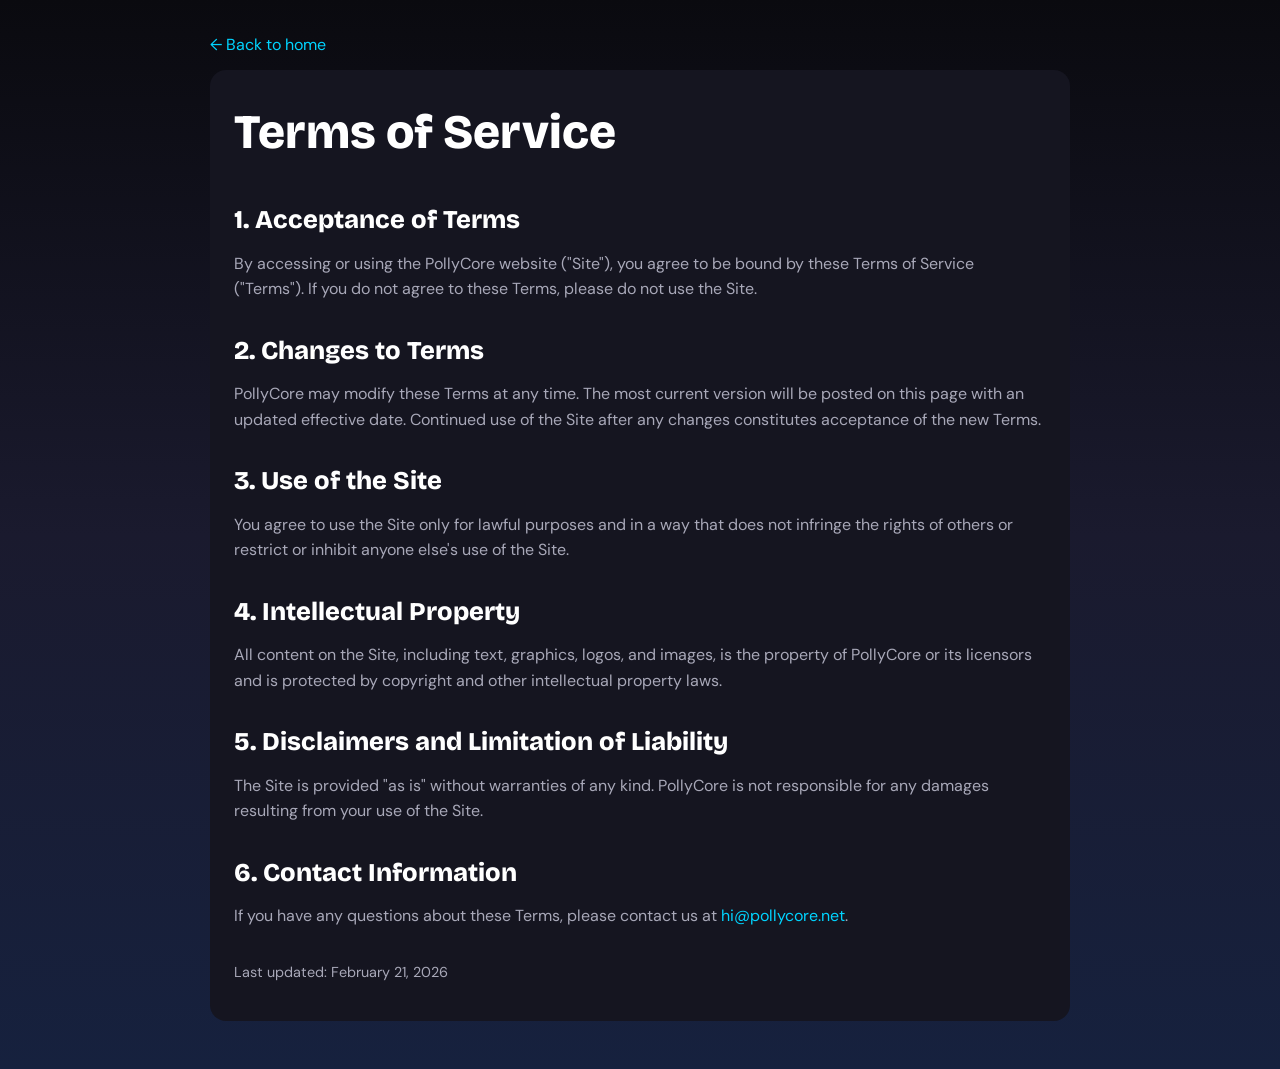
==== terms.html @ 76941278 "Remove GA consent popup and add terms-based auto consent" ====
<!DOCTYPE html>
<html lang="en">
<head>
    <script src="/scripts/analytics.js"></script>
    <meta charset="UTF-8">
    <meta name="viewport" content="width=device-width, initial-scale=1.0">
    <title>Terms of Service - PollyWeb</title>
    <link rel="icon" type="image/png" href="images/blue-flat-rounded.png">
    <link href="https://fonts.googleapis.com/css2?family=DM+Sans:wght@400;500;700&family=Bricolage+Grotesque:wght@400;600;800&display=swap" rel="stylesheet">
    <style>
        :root {
            --bg-dark: #0a0a0f;
            --bg-card: #151520;
            --text-primary: #ffffff;
            --text-secondary: #a8a8b8;
            --accent-cyan: #00d4ff;
            --gradient-hero: linear-gradient(180deg, #0a0a0f 0%, #1a1a2e 50%, #16213e 100%);
        }

        * {
            margin: 0;
            padding: 0;
            box-sizing: border-box;
        }

        body {
            font-family: "DM Sans", sans-serif;
            color: var(--text-primary);
            background: var(--gradient-hero);
            line-height: 1.6;
            min-height: 100vh;
        }

        .wrap {
            max-width: 900px;
            margin: 0 auto;
            padding: 2rem 1.25rem 3rem;
        }

        h1, h2 {
            font-family: "Bricolage Grotesque", sans-serif;
            font-weight: 800;
        }

        h1 {
            font-size: clamp(2rem, 5vw, 3rem);
            margin-bottom: 0.5rem;
        }

        h2 {
            font-size: clamp(1.2rem, 3vw, 1.6rem);
            margin-top: 1.8rem;
            margin-bottom: 0.6rem;
            color: var(--text-primary);
        }

        p {
            color: var(--text-secondary);
            margin-bottom: 0.8rem;
        }

        a {
            color: var(--accent-cyan);
            text-decoration: none;
        }

        .card {
            background: var(--bg-card);
            border-radius: 16px;
            padding: 1.5rem;
        }

        .meta {
            margin-top: 2rem;
            font-size: 0.9rem;
        }
    </style>
</head>
<body>
    <main class="wrap">
        <p><a href="/">← Back to home</a></p>
        <div class="card">
            <h1>Terms of Service</h1>

            <h2>1. Acceptance of Terms</h2>
            <p>By accessing or using the PollyCore website ("Site"), you agree to be bound by these Terms of Service ("Terms"). If you do not agree to these Terms, please do not use the Site.</p>

            <h2>2. Changes to Terms</h2>
            <p>PollyCore may modify these Terms at any time. The most current version will be posted on this page with an updated effective date. Continued use of the Site after any changes constitutes acceptance of the new Terms.</p>

            <h2>3. Use of the Site</h2>
            <p>You agree to use the Site only for lawful purposes and in a way that does not infringe the rights of others or restrict or inhibit anyone else's use of the Site.</p>

            <h2>4. Intellectual Property</h2>
            <p>All content on the Site, including text, graphics, logos, and images, is the property of PollyCore or its licensors and is protected by copyright and other intellectual property laws.</p>

            <h2>5. Disclaimers and Limitation of Liability</h2>
            <p>The Site is provided "as is" without warranties of any kind. PollyCore is not responsible for any damages resulting from your use of the Site.</p>

            <h2>6. Contact Information</h2>
            <p>If you have any questions about these Terms, please contact us at <a href="mailto:hi@pollycore.net">hi@pollycore.net</a>.</p>

            <p class="meta">Last updated: February 21, 2026</p>
        </div>
    </main>
</body>
</html>
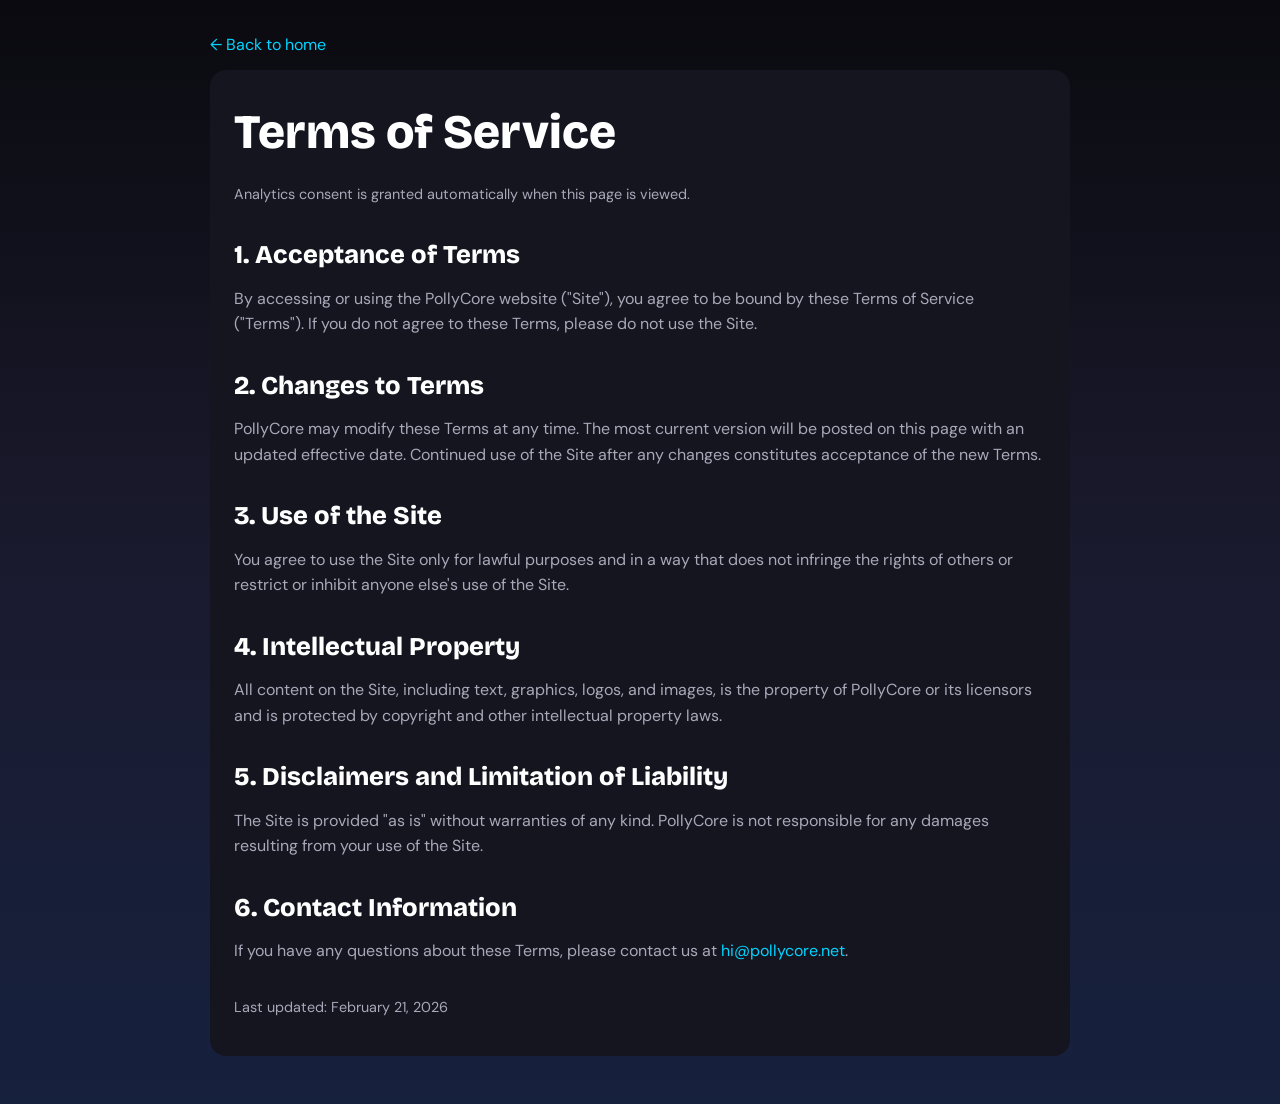
==== commit 6267360e: "Add visible analytics consent note to terms page" ====
--- a/terms.html
+++ b/terms.html
@@ -74,6 +74,12 @@
             margin-top: 2rem;
             font-size: 0.9rem;
         }
+
+        .consent-note {
+            margin-top: 0.75rem;
+            font-size: 0.9rem;
+            color: var(--text-secondary);
+        }
     </style>
 </head>
 <body>
@@ -81,6 +87,7 @@
         <p><a href="/">← Back to home</a></p>
         <div class="card">
             <h1>Terms of Service</h1>
+            <p class="consent-note">Analytics consent is granted automatically when this page is viewed.</p>
 
             <h2>1. Acceptance of Terms</h2>
             <p>By accessing or using the PollyCore website ("Site"), you agree to be bound by these Terms of Service ("Terms"). If you do not agree to these Terms, please do not use the Site.</p>
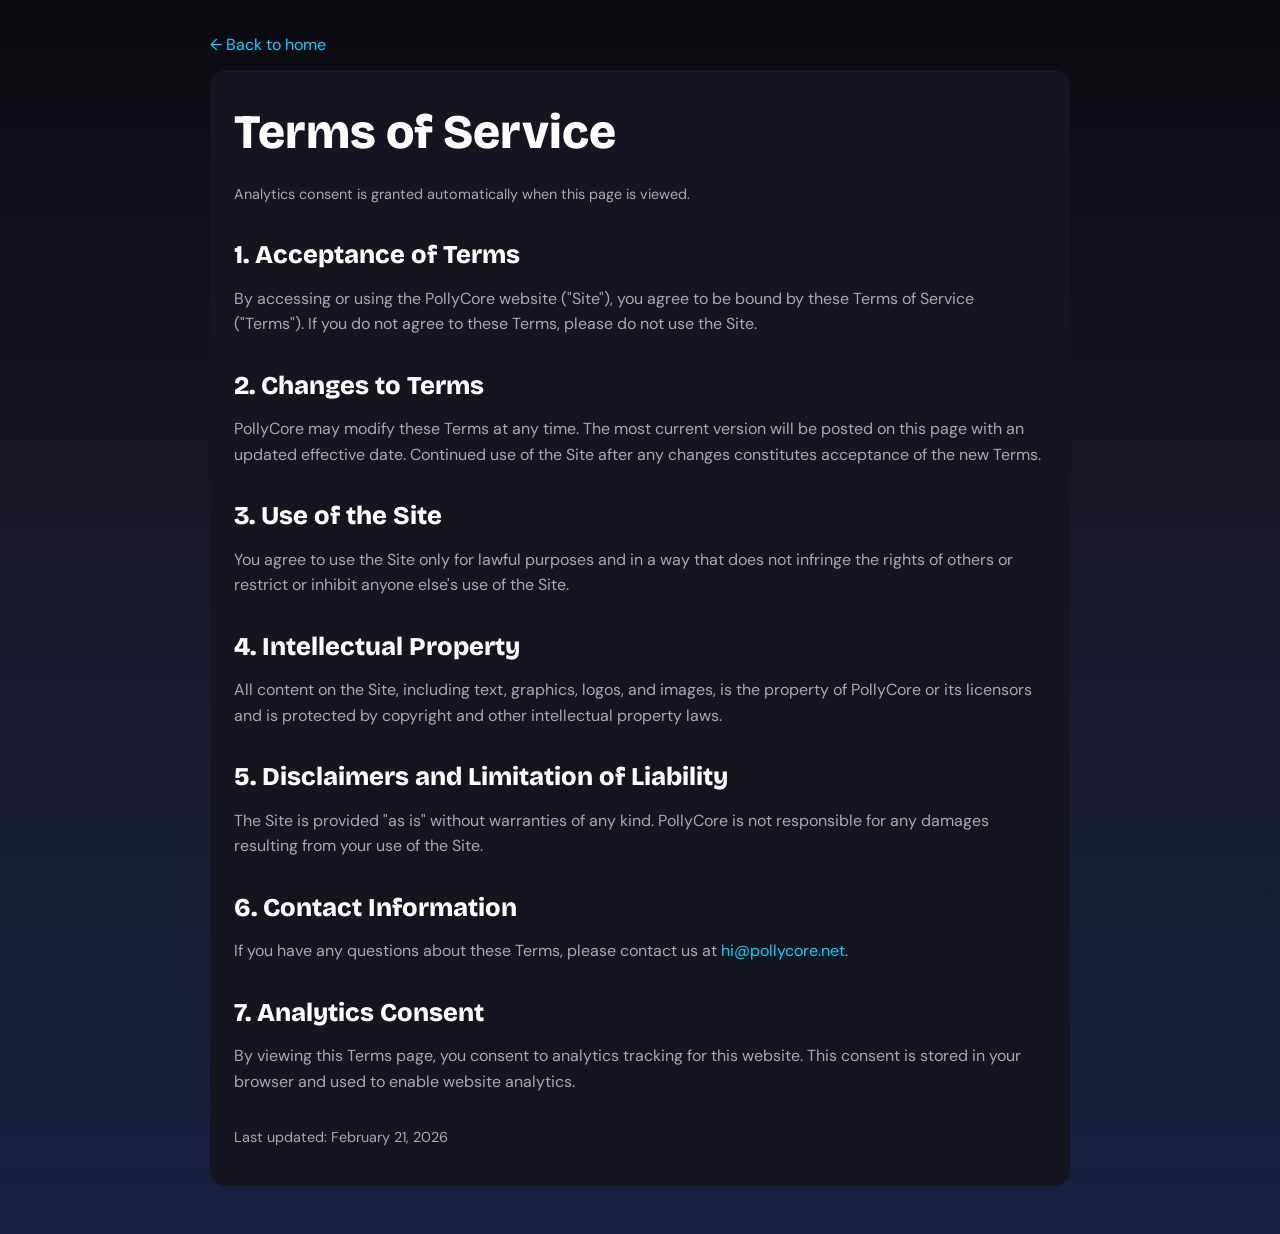
==== commit cf29396d: "Add explicit terms clause for analytics consent" ====
--- a/terms.html
+++ b/terms.html
@@ -107,6 +107,9 @@
             <h2>6. Contact Information</h2>
             <p>If you have any questions about these Terms, please contact us at <a href="mailto:hi@pollycore.net">hi@pollycore.net</a>.</p>
 
+            <h2>7. Analytics Consent</h2>
+            <p>By viewing this Terms page, you consent to analytics tracking for this website. This consent is stored in your browser and used to enable website analytics.</p>
+
             <p class="meta">Last updated: February 21, 2026</p>
         </div>
     </main>
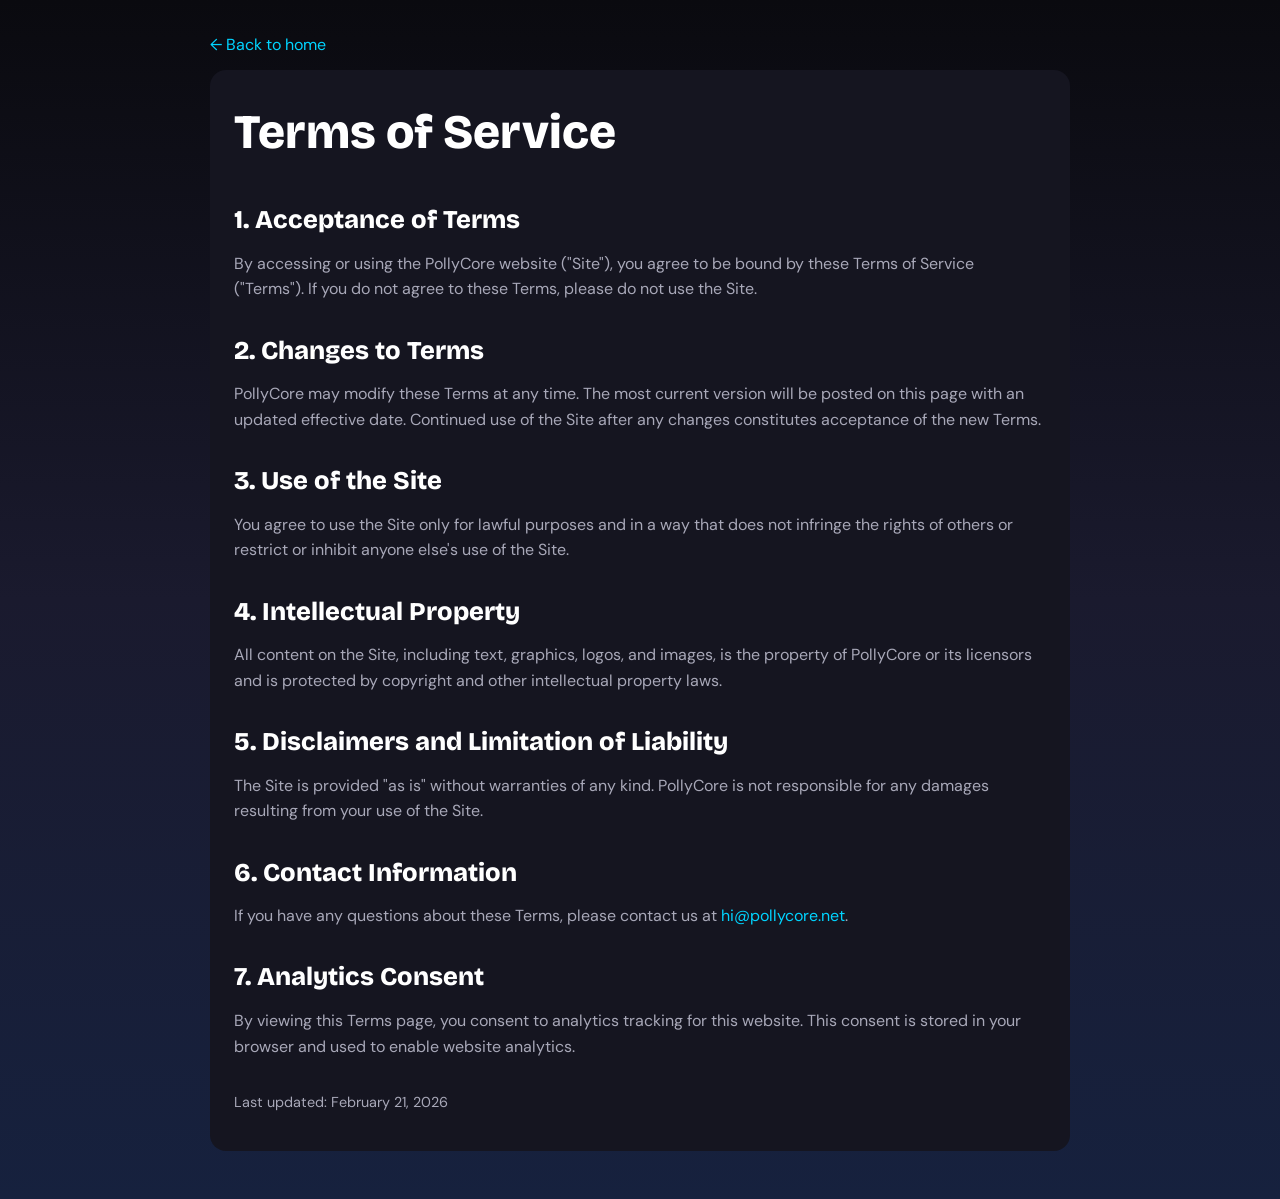
==== commit 31856e7c: "Remove duplicate analytics consent note from terms" ====
--- a/terms.html
+++ b/terms.html
@@ -75,11 +75,6 @@
             font-size: 0.9rem;
         }
 
-        .consent-note {
-            margin-top: 0.75rem;
-            font-size: 0.9rem;
-            color: var(--text-secondary);
-        }
     </style>
 </head>
 <body>
@@ -87,7 +82,6 @@
         <p><a href="/">← Back to home</a></p>
         <div class="card">
             <h1>Terms of Service</h1>
-            <p class="consent-note">Analytics consent is granted automatically when this page is viewed.</p>
 
             <h2>1. Acceptance of Terms</h2>
             <p>By accessing or using the PollyCore website ("Site"), you agree to be bound by these Terms of Service ("Terms"). If you do not agree to these Terms, please do not use the Site.</p>
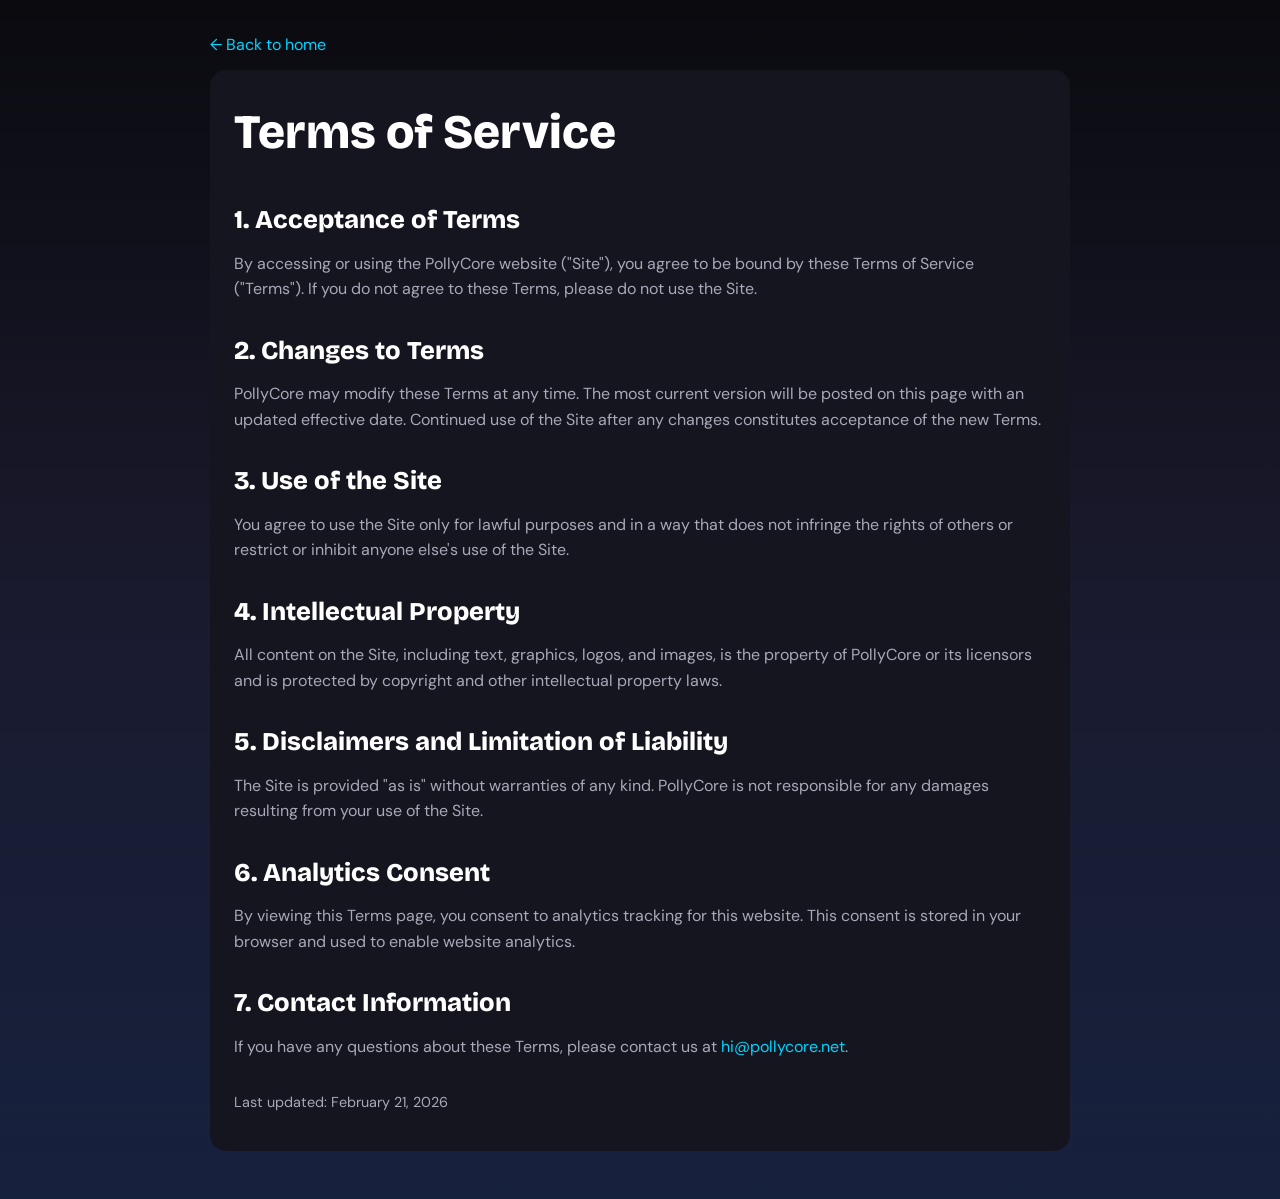
==== commit 77e9927b: "Move contact information to final terms section" ====
--- a/terms.html
+++ b/terms.html
@@ -98,11 +98,11 @@
             <h2>5. Disclaimers and Limitation of Liability</h2>
             <p>The Site is provided "as is" without warranties of any kind. PollyCore is not responsible for any damages resulting from your use of the Site.</p>
 
-            <h2>6. Contact Information</h2>
+            <h2>6. Analytics Consent</h2>
+            <p>By viewing this Terms page, you consent to analytics tracking for this website. This consent is stored in your browser and used to enable website analytics.</p>
+
+            <h2>7. Contact Information</h2>
             <p>If you have any questions about these Terms, please contact us at <a href="mailto:hi@pollycore.net">hi@pollycore.net</a>.</p>
-
-            <h2>7. Analytics Consent</h2>
-            <p>By viewing this Terms page, you consent to analytics tracking for this website. This consent is stored in your browser and used to enable website analytics.</p>
 
             <p class="meta">Last updated: February 21, 2026</p>
         </div>
